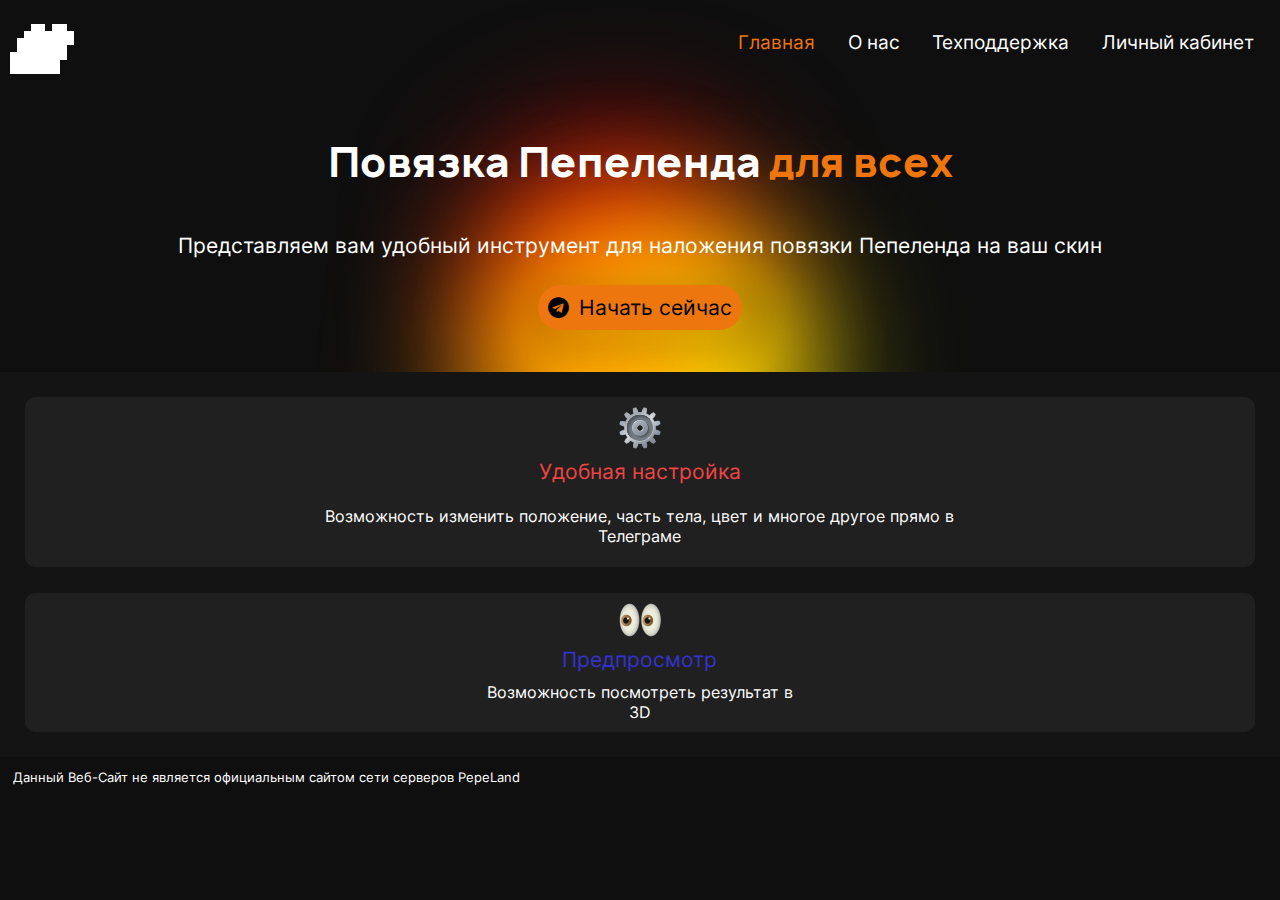
==== index.html @ b3fba8dd "u" ====
<!DOCTYPE html>
<!--
             ░▓▓▓▓▓▓▓▓▒   ░▓▓▓▓▓▓▓▓▒
             ░▓▓▓▓▓▓▓▓▒   ░▓▓▓▓▓▓▓▓▒
         ▒▓▓▓▓▓▓▓▓▓▓▓▓▓▓▓▓▓▓▓▓▓▓▓▓▓▓▓▓▓▓
     ░░░░▒▓▓▓▓▓▓▓▓▓▓▓▓▓▓▓▓▓▓▓▓▓▓▓▓▓▓▓▓▓▓
     ▓▓▓▓▓▓▓▓▓▓▓▓▓▓▓▓▓▓▓▓▓▓▓▓▓▓▓▓▓▓▓▓▓▓▓
     ▓▓▓▓▓▓▓▓▓▓▓▓▓▓▓▓▓▓▓▓▓▓▓▓▓▓▓▓▓▓▓▓▓▓▓
     ▓▓▓▓▓▓▓▓▓▓▓▓▓▓▓▓▓▓▓▓▓▓▓▓▓▓▓▓▓▓▒
░░░░░▓▓▓▓▓▓▓▓▓▓▓▓▓▓▓▓▓▓▓▓▓▓▓▓▓▓▓▓▓▓▒
▒▓▓▓▓▓▓▓▓▓▓▓▓▓▓▓▓▓▓▓▓▓▓▓▓▓▓▓▓▓▓▓▓▓▓▒
▒▓▓▓▓▓▓▓▓▓▓▓▓▓▓▓▓▓▓▓▓▓▓▓▓▓▓▓▓▓▓▒▒▒▒░
▒▓▓▓▓▓▓▓▓▓▓▓▓▓▓▓▓▓▓▓▓▓▓▓▓▓▓▓▓▓▓░
▒▓▓▓▓▓▓▓▓▓▓▓▓▓▓▓▓▓▓▓▓▓▓▓▓▓▓▓▓▓▓░
▒▓▓▓▓▓▓▓▓▓▓▓▓▓▓▓▓▓▓▓▓▓▓▓▓▓▓▓▓▓▓░
-->
<html>
	<head>
 		<meta charset="utf-8">
 		<meta name="viewport" content="width=device-width, initial-scale=1">
 		<title>Pepeland Bandage Bot</title>
 		<link rel="icon" href="http://pplbandagebot.ru/res/icons/favicon.ico" type="image/x-icon">
 		<link rel="stylesheet" href="res/stylesheet.css">
 		<link rel="stylesheet" href="https://cdnjs.cloudflare.com/ajax/libs/font-awesome/4.7.0/css/font-awesome.min.css">
 		<script src="res/script.js"></script>
		

		<html prefix="og: http://ogp.me/ns#">
			<meta property="og:title" content="Повязка Пепеленда для всех">
			<meta property="og:site_name" content="pplbandagebot.ru">
			<meta property="og:url" content="https://pplbandagebot.ru">
			<meta property="og:description" content="Представляем вам удобный инструмент для наложения повязки Пепеленда на ваш скин">
			<meta property="og:image" content="http://pplbandagebot.ru/res/prew.png">
		</html>
	</head>
	<body>
		
		<header>
			<nav class="navig" id="myTopnav">
				<a href="http://pplbandagebot.ru" class="logo"><img src="res/icons/logo.png"></a>
				<a href="javascript:void(0);" style="font-size:15px;" class="icon" onclick="myFunction()">☰</a>
				<a class="menu_butt" href="me">Личный кабинет</a>
				<a class="menu_butt" href="help.html">Техподдержка</a>
				<a class="menu_butt" href="about.html">О нас</a>
				<a class="menu_butt main" href="http://pplbandagebot.ru">Главная</a>
				
				
			</nav>
		</header>
		<main>
		<div id="canvas">
			<div id="circle_red"></div>
			<div id="circle_yellow"></div>
			<div id="circle_orange"></div>
			
			<h1>Повязка Пепеленда <span class="colortext">для всех</span></h1>
			<a id="prew">Представляем вам удобный инструмент для наложения повязки Пепеленда на ваш скин</a>
			<a id="tg_bot" href="https://t.me/pplBandageBot">Начать сейчас</a>
		</div>
		<div id="main_down">
			<div class="main_info">
				<img src="res/icons/gear.png">
				<a class="main_info_text">Удобная настройка</a>
				<a class="main_info_text mini">Возможность изменить положение, часть тела, цвет и 
				многое другое прямо в Телеграме</a>
			</div>

			<div class="main_info">
				<img src="res/icons/eye.png">
				<a class="main_info_text two">Предпросмотр</a>
				<a class="main_info_text mini two">Возможность посмотреть результат в 3D</a>
			</div>
		</div>
		</main>
		<footer>
			<a>Данный Веб-Сайт не является официальным сайтом сети серверов PepeLand</a>
		</footer>
		

		

	</body>	
</html>
---- res/stylesheet.css ----
@font-face {
    font-family: 'Manrope'; /*a name to be used later*/
    src: url('fonts/manrope-bold.ttf'); /*URL to font*/
}

@font-face {
    font-family: inter; /*a name to be used later*/
    src: url('fonts/inter.ttf'); /*URL to font*/
}


.navig{
	padding:10px;
}
main{
	display: flex;
	flex-direction: column;
	justify-content: space-evenly;
	align-items: center;}
.navig .menu_butt{
	animation: ease-in-out;
    font-size: 120%;
    vertical-align: bottom;
    margin-left: 0.5%;
    margin-right: 0.5%;
    color: rgb(255, 255, 255);
    padding: 10px;
    text-decoration: none;
    margin-top:10px;
    position: relative;
    text-align: center;
    transition: transform 500ms;
    font-family: inter;
    float: right;

	
}

.navig .menu_butt.main{
    color: rgb(237,118,14);
    
    

	
}
.navig .menu_butt:hover{
	background: rgb(30, 30, 30);
	border-radius: 25px;

}
#circle_red{
    border-radius: 50%;
    background-color: red;

    position: absolute;
    filter: blur(70px);
    z-index: 6;
}

#circle_yellow{
    border-radius: 50%;
    background-color: yellow;
    position: absolute;
    filter: blur(70px);
    z-index: 6;
}

#circle_orange{
    border-radius: 50%;
    background-color: orange;
    position: absolute;
    filter: blur(70px);
    z-index: 6;
}

body{
	background: rgb(15, 15, 15);
  	justify-content: center;
  	margin: 0;
  	font-family: "inter";
}


#created_by{
	z-index:500;
	color:white;
	font-family: inter;
	margin:1%;
}



#canvas{
	margin-left: auto;
	margin-right: auto;
	padding: 1%;
	padding-bottom: 5%; height: 23vh;
	flex-direction: column;
	display: flex;
	justify-content: space-evenly;
	align-items: center;
}

#canvas h1{
	color: rgb(255, 255, 255);
	font-size: 250%;
	left: 0;
	right: 0;
	text-align: center;
	z-index:500;
	
	font-family: "Manrope";
}
.colortext {
     color: rgb(237,118,14); /* Красный цвет выделения */
}

#prew{
	color: rgb(255, 255, 255);
	margin-left: auto;
	margin-right: auto;
	margin-top: 1%;
	font-size: 130%;
	left: 0;
	right: 0;
	text-align: center;
	z-index:500;
	position: relative;
	font-family: inter;
}

#main_down{
	width: 98%;
	background-color: rgb(20, 20, 20);
	padding-bottom:  1%;
	padding: 1%;
	left: 0;
	right: 0;
	position: relative;
	z-index: 500;
	display: flex;
	justify-content: space-around;
	flex-direction: column;
	align-items: center;
}

#tg_bot:before {
content: "\f2c6"; /* добавляем иконку дом */
font-family: FontAwesome;
color: #000000;
margin-right: 10px; 
}

#tg_bot{
	margin-top: 3%;
	padding: 10px;
	background: rgb(237,118,14);
	color: rgb(0, 0, 0);
	font-size: 130%;
	border-radius: 25px;
	text-align: center;
	text-decoration: none;
	z-index:500;
	position: relative;
	font-family: "inter";
	box-shadow: 10px 11px 22px 19px rgba(0,0,0,0.1);

}


.main_info{
	background:rgba(32, 32, 32);
	margin-top: 1%;
	width:98%;
	border-radius: 10px;
	margin-bottom: 1%;
	display: grid;
	justify-content: center;
}

.main_info.two{
	background:rgba(30, 30, 50, 150);
}

.main_info_text.two{
	color:rgb(51, 51, 204);
}
.main_info img{
	margin-top: 1%;
	text-align:center;
	margin-left: auto;
	margin-right: auto;
}
.main_info_text{
	padding: 3%;
	padding-top: 1%;
	text-align:center;
	font-family: "inter";
	color: rgb(239, 68, 68);
	font-size: 130%;
	margin-left: auto;
	margin-right: auto;
}

.main_info_text.mini{
	padding-top: 0%;
	text-align:center;
	font-family: "inter";
	color: rgb(255, 255, 255);
	font-size: 100%;
	margin-left: auto;
	margin-right: auto;
}
.navig .icon {
  display: none;
  margin-top: 2%;
}







#main_down_a{
	background-color: rgb(20, 20, 20);
	margin-left: auto;
	margin-right: auto;
	padding-bottom: 1%;
	left: 0;
	right: 0;
	position: relative;
	z-index:500;
	display: flex;
	justify-content: space-around;
	flex-direction: column;
    align-items: center;

	
}
#main_down_a h1{
	margin-top:0%;
	color: white;
	margin-bottom: 1%;
	text-align: center;
	font-family: "Manrope";
}
#help_butt_bot{
	animation: ease-in-out;
	transition: transform 500ms;
	margin-top: 1.5%;
	padding: 10px;
	background: rgb(237,118,14);
	color: rgb(0, 0, 0);
	font-size: 130%;
	border-radius: 25px;
	text-align: center;
	text-decoration: none;
	z-index:500;
	position: relative;
	font-family: "inter";

}

#help_butt_bot_ds{
	animation: ease-in-out;
	transition: transform 500ms;
	margin-top: 2%;
	padding: 10px;
	background: rgb(237,118,14);
	color: rgb(0, 0, 0);
	font-size: 130%;
	border-radius: 25px;
	text-align: center;
	text-decoration: none;
	z-index:500;
	position: relative;
	font-family: "inter";

}
#help_butt_bot_info{
	color:white;
	font-family: "inter";
	text-align: center;
}
#help_butt_bot:before {
	content: "\f2c6"; /* добавляем иконку дом */
	font-family: FontAwesome;
	color: #000000;
	margin-right: 10px; 
}


#page_404{
	background-color: rgb(20, 20, 20);
	margin-left: auto;
	margin-right: auto;
	padding-bottom: 1%;
	left: 0;
	right: 0;
	position: relative;
	z-index:500;
	display: flex;
	justify-content: space-around;
	flex-direction: column;
    align-items: center;

	
}



#page_404 h1{
	margin-top:0%;
	color: white;
	margin-bottom: 1%;
	text-align: center;
	font-family: "Manrope";
}
#page_404 a{
	color: white;
	margin-bottom: 1%;
	text-align: center;
	font-family: inter;
	font-size: 110%;
}


#changelog{
	background-color: rgb(20, 20, 20);
	margin-left: auto;
	margin-right: auto;
	padding-bottom: 1%;
	left: 0;
	right: 0;
	position: relative;
	z-index:500;
	display: flex;
	justify-content: space-around;
	flex-direction: column;
    align-items: center;

	
}



#changelog h1{
	margin-top:0%;
	color: white;
	margin-bottom: 1%;
	text-align: center;
	font-family: "Manrope";
}
#changelog a{
	color: white;
	margin-bottom: 1%;
	font-family: inter;
	font-size: 90%;
	margin-left: 2%;
}


#about_text{
	color:white;
	margin-left: 5%;
	margin-right: 5%;
	font-size: 100%;
	text-align: left;
}
#about_img{
	width:40%;
}

footer{
	display: grid;
	background: rgb(15, 15, 15);
	padding-bottom: 5%;
}

footer a{
	color:white;
	margin:1%;
	margin-bottom: 1%;
	font-size: 80%;
}
@media(max-width: 425px){
	#about_img{
		width:60%;
	}

	#page_404 h1{
		margin-top:0%;
		color: white;
		margin-bottom: 1%;
		text-align: center;
		font-family: "Manrope";
		font-size: 120%;
	}
	#page_404 a{
		color: white;
		margin-bottom: 1%;
		text-align: center;
		font-family: inter;
		font-size: 90%;
	}
	.navig img{
		width:12%;
	}
	footer a{
		font-size: 70%;
	}
	#canvas h1{
		color: rgb(255, 255, 255);
		
		font-size: 140%;
		left: 0;
		right: 0;
		text-align: center;
		z-index:500;
		
		font-family: "Manrope";
	}

	#prew{
		color: rgb(255, 255, 255);
		margin-left: auto;
		margin-right: auto;
		margin-top: 1%;
		font-size: 80%;
		left: 0;
		right: 0;
		text-align: center;
		z-index:500;
		position: relative;
		font-family: inter;
	}
	.navig .menu_butt{

		animation: ease-in-out;
		font-size: 100%;
		vertical-align: bottom;
		margin-left: 0.5%;
		margin-right:0.5%;
		color: rgb(255, 255, 255);
		padding: 1%;
		text-decoration: none;
		margin-bottom: 2%;
		display: inline-block;
	   	text-align:center; 
	   	transition: transform 500ms;

	   	font-family: inter;
	}
	
	#tg_bot{
	margin-top: 3%;
	padding: 8px;
	font-size: 100%;

}


	.navig a:not(:first-child) {
	    display: none;
	  }
	.navig a.icon {
	    float: right;
	    display: block;
	    background-color: rgb(30, 30, 30);
	    border-radius: 25px;
	    padding: 2%;
	    color: white;
	    text-decoration: none;


	  }

	 .navig.responsive {position: relative;}

	  .navig.responsive a.menu_butt {
	    float: none;
	    display: block;
	    text-align: right;

	  }

	 #help_butt_bot{
	 	font-size: 100%;
	 }
	 #help_butt_bot_info{
	 	font-size: 80%;
	 }

	#main_down_a h1{
		font-size: 150%;
		color: white;
		margin-bottom: 1%;
	}

	#help_butt_bot_ds{
		font-size: 100%;
	}

	#circle_red{
		filter: blur(50px);
	}
	
	#circle_yellow{
		filter: blur(50px);
	}
	
	#circle_orange{
		filter: blur(50px);
	}

}
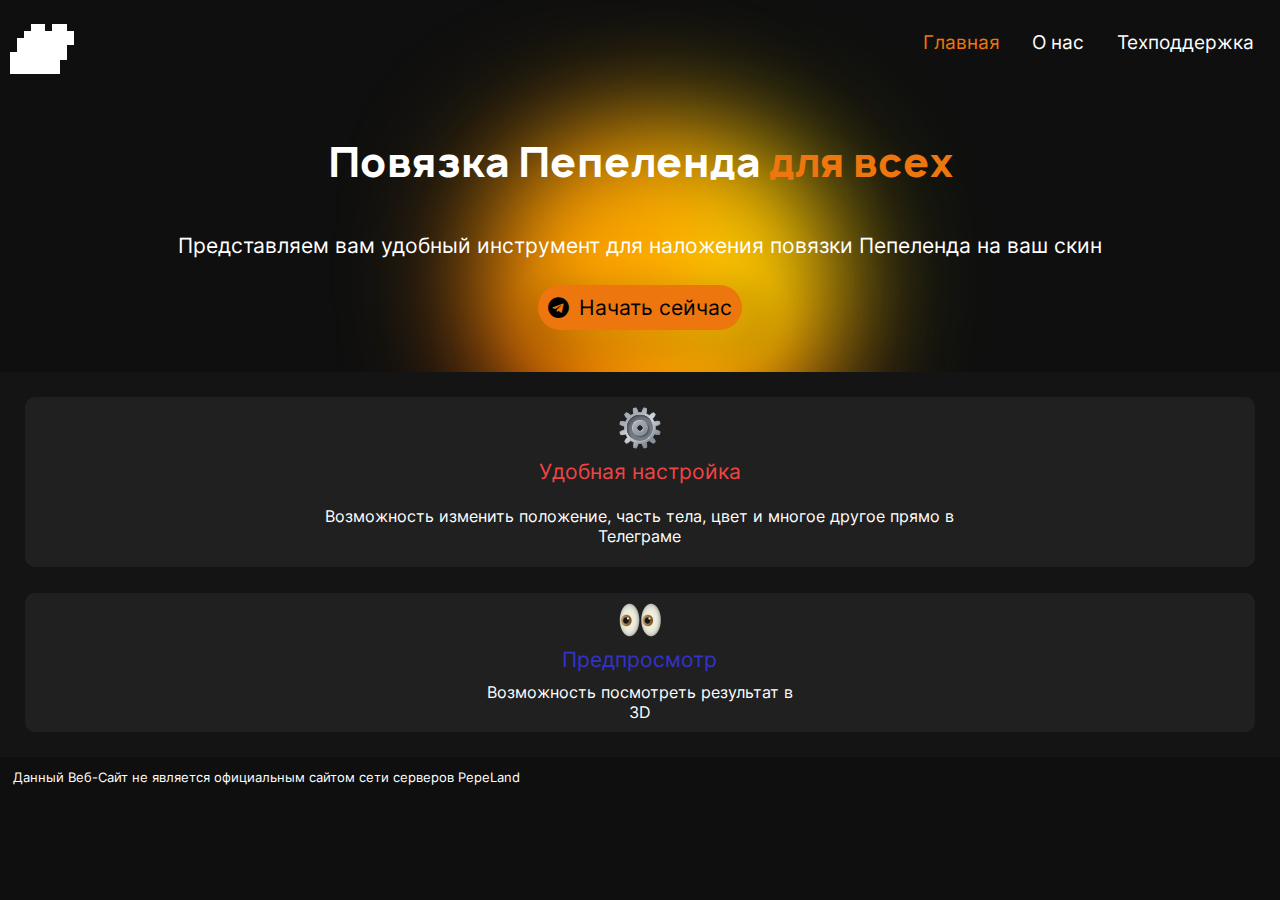
==== commit 93e390c4: "u" ====
--- a/index.html
+++ b/index.html
@@ -39,7 +39,6 @@
 			<nav class="navig" id="myTopnav">
 				<a href="http://pplbandagebot.ru" class="logo"><img src="res/icons/logo.png"></a>
 				<a href="javascript:void(0);" style="font-size:15px;" class="icon" onclick="myFunction()">☰</a>
-				<a class="menu_butt" href="me">Личный кабинет</a>
 				<a class="menu_butt" href="help.html">Техподдержка</a>
 				<a class="menu_butt" href="about.html">О нас</a>
 				<a class="menu_butt main" href="http://pplbandagebot.ru">Главная</a>
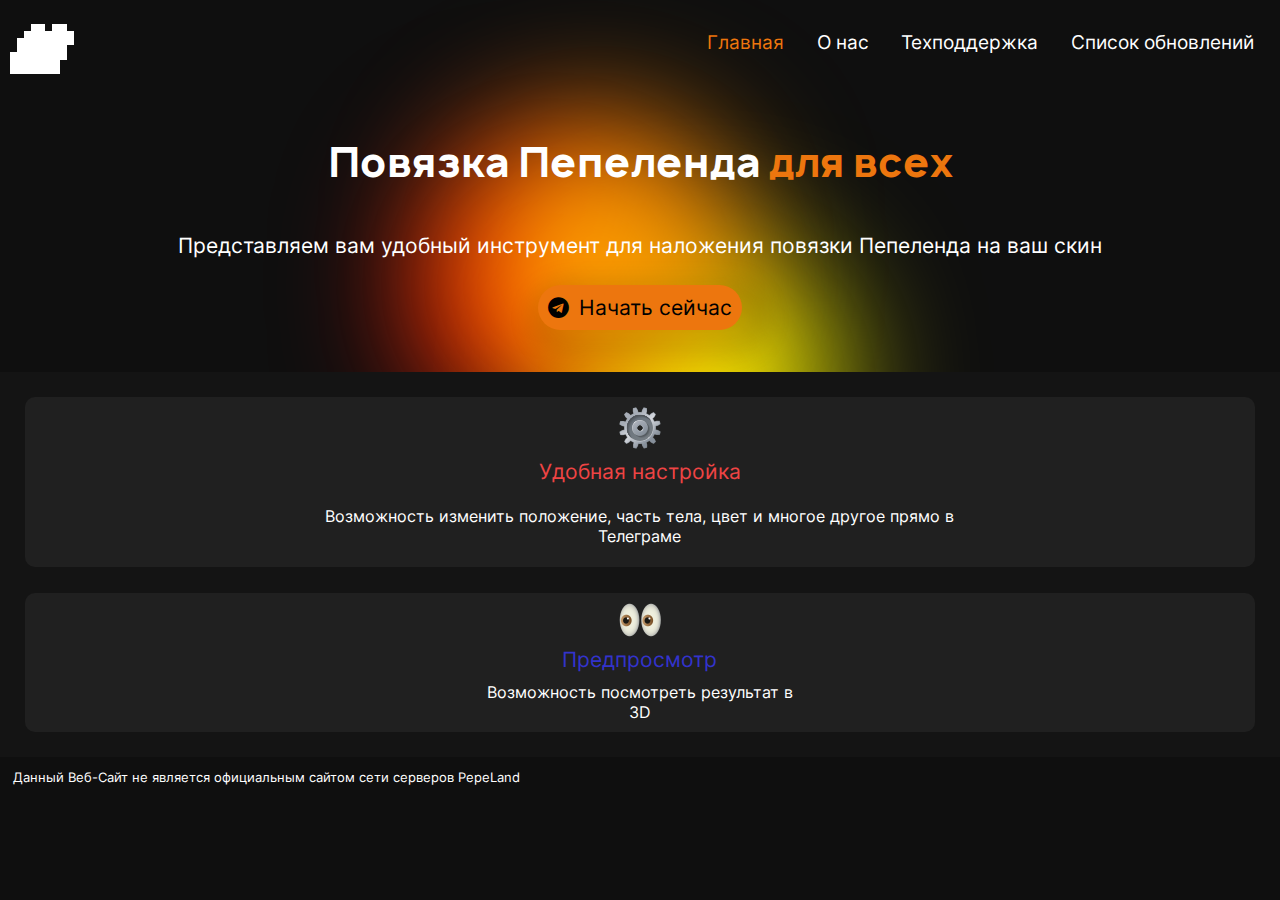
==== commit c02c0d21: "u" ====
--- a/index.html
+++ b/index.html
@@ -39,8 +39,9 @@
 			<nav class="navig" id="myTopnav">
 				<a href="http://pplbandagebot.ru" class="logo"><img src="res/icons/logo.png"></a>
 				<a href="javascript:void(0);" style="font-size:15px;" class="icon" onclick="myFunction()">☰</a>
-				<a class="menu_butt" href="help.html">Техподдержка</a>
-				<a class="menu_butt" href="about.html">О нас</a>
+				<a class="menu_butt" href="/changelog">Список обновлений</a>
+				<a class="menu_butt" href="/support">Техподдержка</a>
+				<a class="menu_butt" href="/about">О нас</a>
 				<a class="menu_butt main" href="http://pplbandagebot.ru">Главная</a>
 				
 				
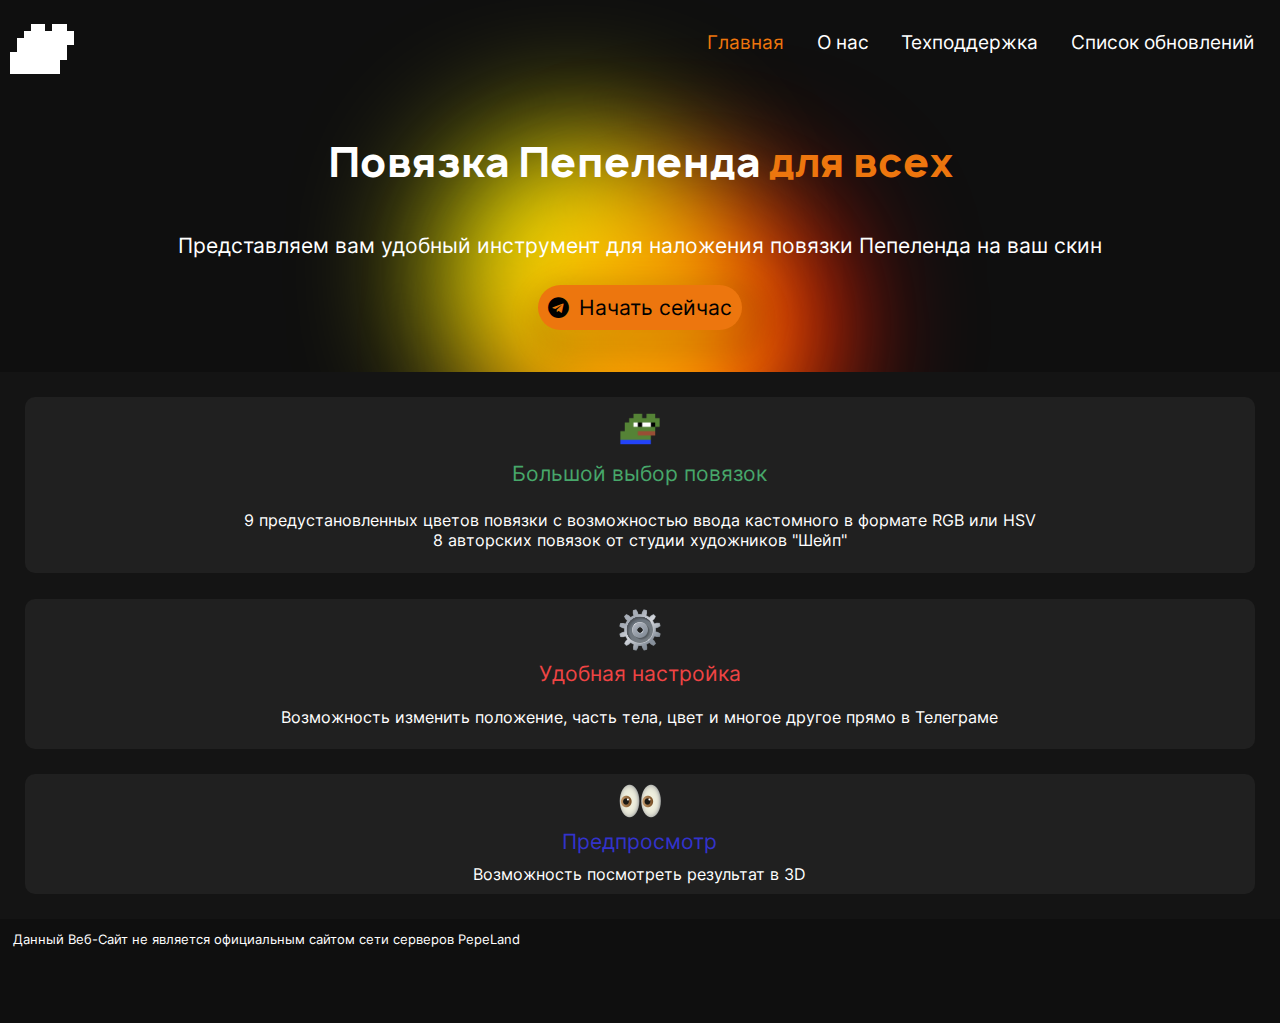
==== commit a1d987d6: "u" ====
--- a/index.html
+++ b/index.html
@@ -59,16 +59,23 @@
 		</div>
 		<div id="main_down">
 			<div class="main_info">
+				<img src="res/icons/pepe.png" width="48px">
+				<a class="main_info_text three">Большой выбор повязок</a>
+				<a class="main_info_text_mini three">9 предустановленных цветов повязки с возможностью ввода кастомного в формате RGB или HSV<br>
+														8 авторских повязок от студии художников "Шейп"</a>
+			</div>
+
+			<div class="main_info">
 				<img src="res/icons/gear.png">
 				<a class="main_info_text">Удобная настройка</a>
-				<a class="main_info_text mini">Возможность изменить положение, часть тела, цвет и 
+				<a class="main_info_text_mini">Возможность изменить положение, часть тела, цвет и 
 				многое другое прямо в Телеграме</a>
 			</div>
 
 			<div class="main_info">
 				<img src="res/icons/eye.png">
 				<a class="main_info_text two">Предпросмотр</a>
-				<a class="main_info_text mini two">Возможность посмотреть результат в 3D</a>
+				<a class="main_info_text_mini two">Возможность посмотреть результат в 3D</a>
 			</div>
 		</div>
 		</main>
--- a/res/stylesheet.css
+++ b/res/stylesheet.css
@@ -8,7 +8,21 @@
     src: url('fonts/inter.ttf'); /*URL to font*/
 }
 
-
+::-webkit-scrollbar {
+	width: 10px;
+	background-color: rgb(30, 30, 30);
+  }
+  
+::-webkit-scrollbar-thumb {
+	border-radius: 10px;
+	background-color: rgb(60, 60, 60);
+}
+  
+::-webkit-scrollbar-track {
+	-webkit-box-shadow: inset 0 0 6px rgba(0,0,0,0.2);
+	border-radius: 10px;
+	background-color: rgb(35, 35, 35);
+}
 .navig{
 	padding:10px;
 }
@@ -182,6 +196,10 @@
 	background:rgba(30, 30, 50, 150);
 }
 
+.main_info_text.three{
+	color:rgba(71, 167, 106);
+}
+
 .main_info_text.two{
 	color:rgb(51, 51, 204);
 }
@@ -200,9 +218,10 @@
 	font-size: 130%;
 	margin-left: auto;
 	margin-right: auto;
-}
-
-.main_info_text.mini{
+	white-space: nowrap;
+}
+
+.main_info_text_mini{
 	padding-top: 0%;
 	text-align:center;
 	font-family: "inter";
@@ -210,6 +229,7 @@
 	font-size: 100%;
 	margin-left: auto;
 	margin-right: auto;
+	margin-bottom: 3%;
 }
 .navig .icon {
   display: none;
@@ -514,4 +534,12 @@
 		filter: blur(50px);
 	}
 
+	.main_info_text_mini{
+
+		font-size: 85%;
+		margin-left: 3%;
+		margin-right: 3%;
+		
+	}
+
 }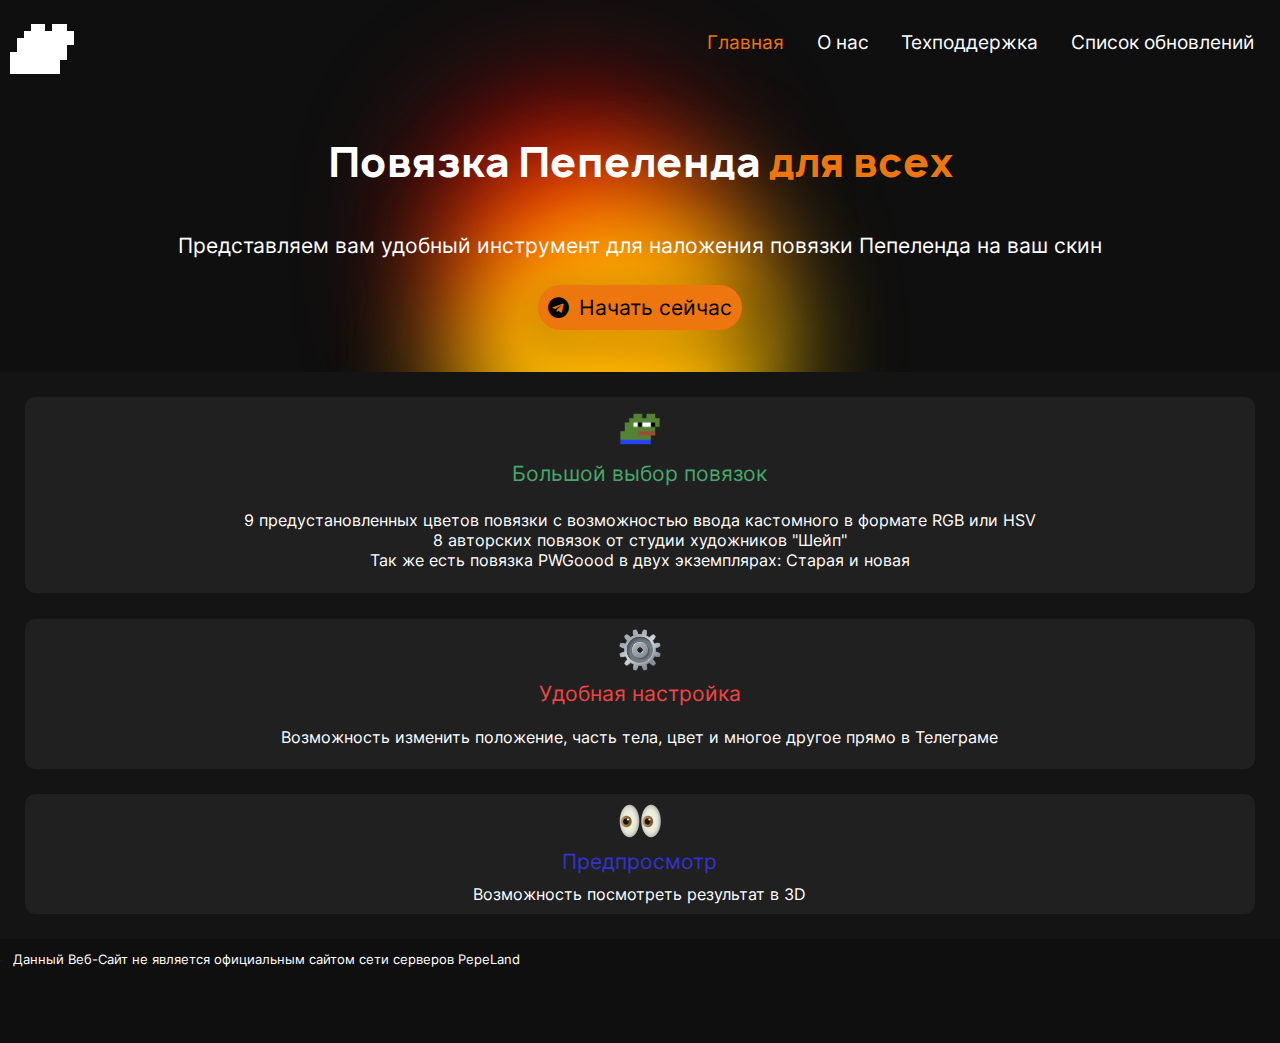
==== commit 64db7f02: "u" ====
--- a/index.html
+++ b/index.html
@@ -62,7 +62,8 @@
 				<img src="res/icons/pepe.png" width="48px">
 				<a class="main_info_text three">Большой выбор повязок</a>
 				<a class="main_info_text_mini three">9 предустановленных цветов повязки с возможностью ввода кастомного в формате RGB или HSV<br>
-														8 авторских повязок от студии художников "Шейп"</a>
+														8 авторских повязок от студии художников "Шейп"<br>
+														Так же есть повязка PWGoood в двух экземплярах: Старая и новая</a>
 			</div>
 
 			<div class="main_info">
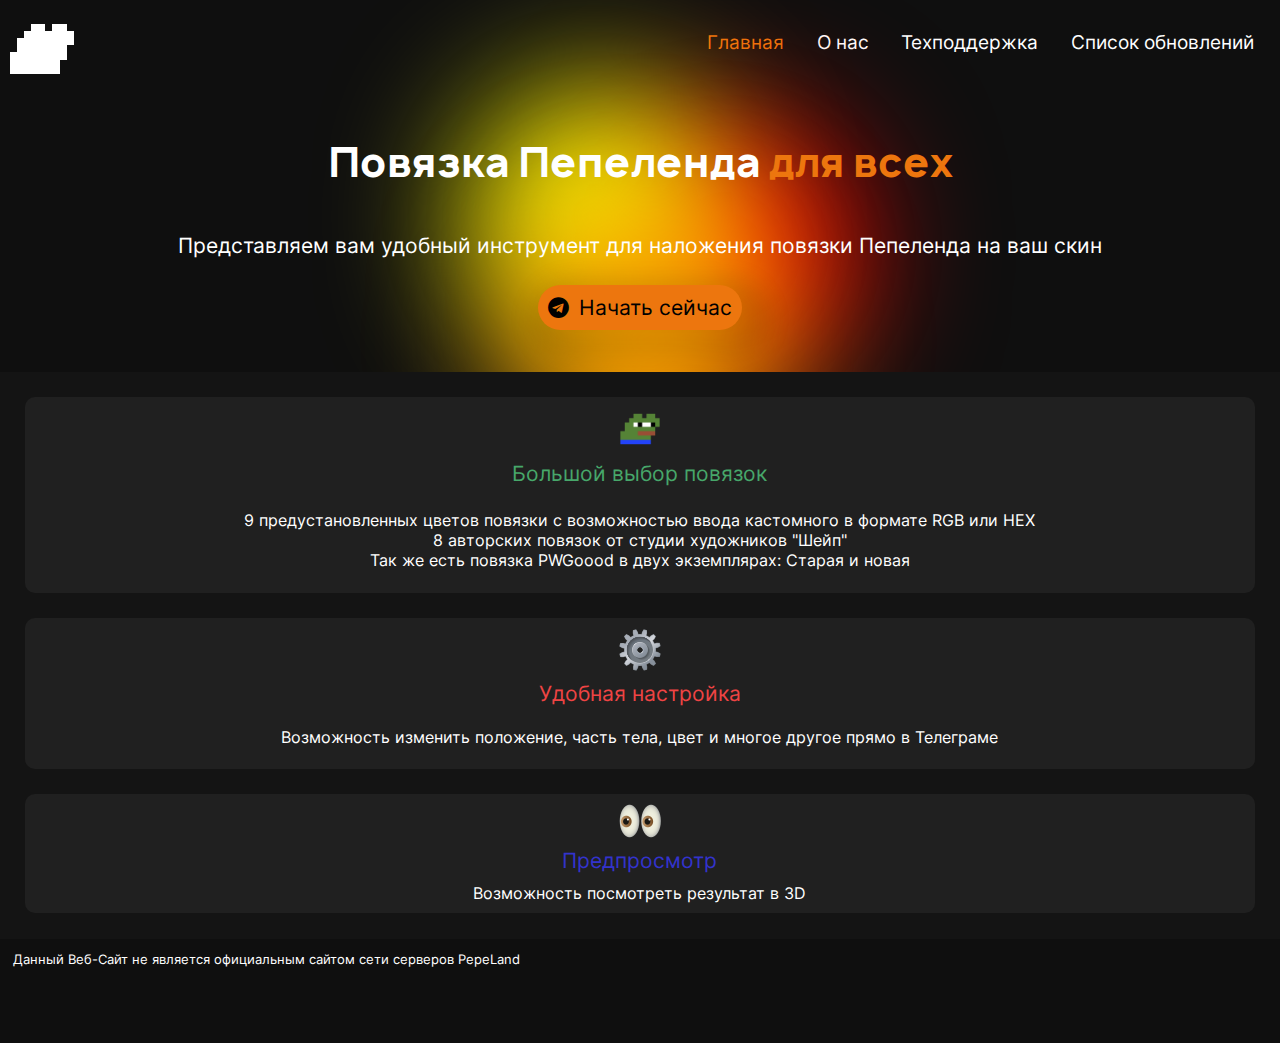
==== commit 35bde4a4: "Update index.html" ====
--- a/index.html
+++ b/index.html
@@ -61,7 +61,7 @@
 			<div class="main_info">
 				<img src="res/icons/pepe.png" width="48px">
 				<a class="main_info_text three">Большой выбор повязок</a>
-				<a class="main_info_text_mini three">9 предустановленных цветов повязки с возможностью ввода кастомного в формате RGB или HSV<br>
+				<a class="main_info_text_mini three">9 предустановленных цветов повязки с возможностью ввода кастомного в формате RGB или HEX<br>
 														8 авторских повязок от студии художников "Шейп"<br>
 														Так же есть повязка PWGoood в двух экземплярах: Старая и новая</a>
 			</div>
@@ -88,4 +88,4 @@
 		
 
 	</body>	
-</html>+</html>
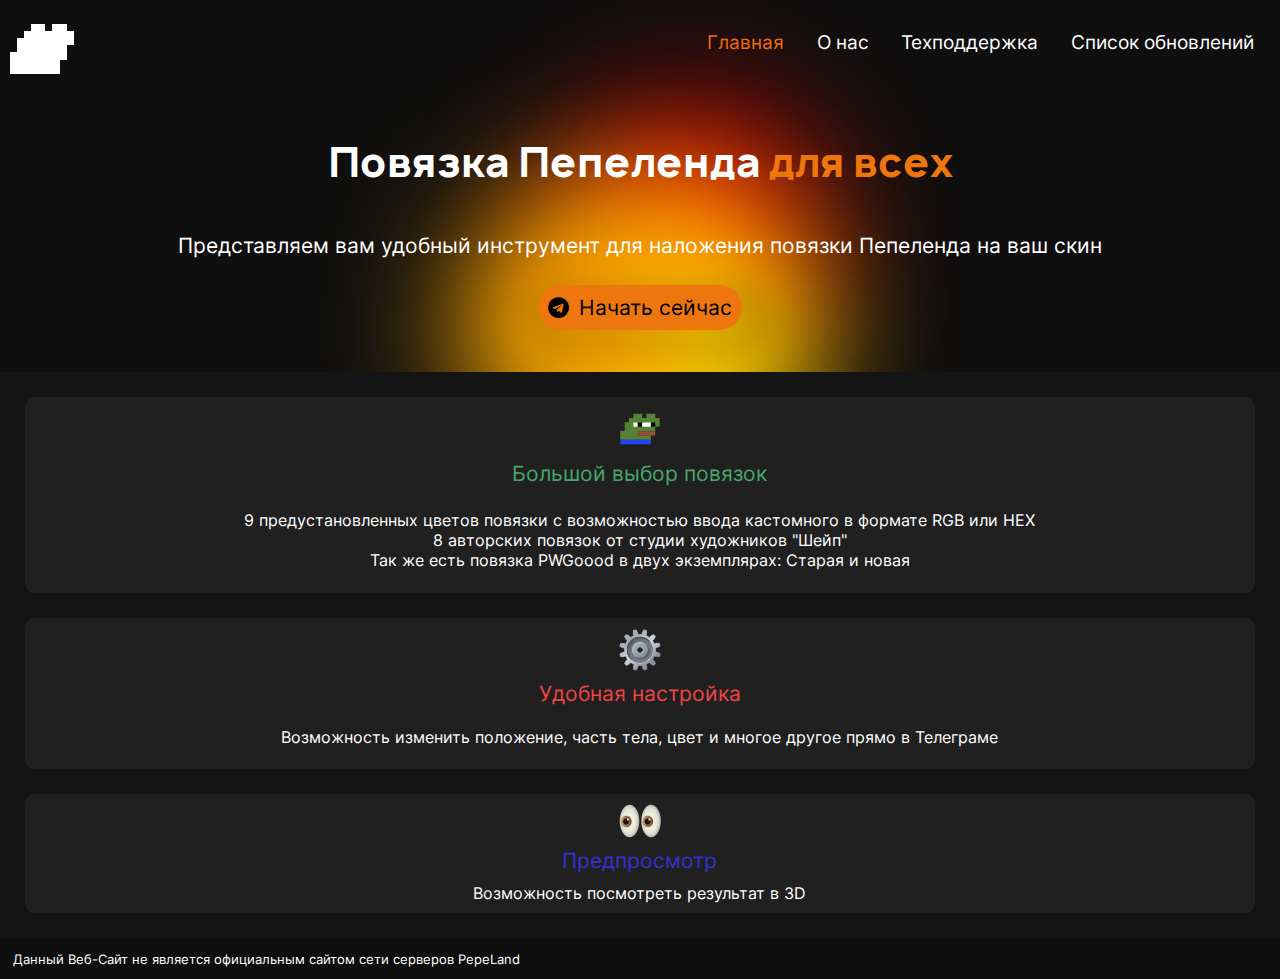
==== commit 6c0f5fbb: "u" ====
--- a/index.html
+++ b/index.html
@@ -59,7 +59,7 @@
 		</div>
 		<div id="main_down">
 			<div class="main_info">
-				<img src="res/icons/pepe.png" width="48px">
+				<img src="res/icons/pepe.svg" width="48px">
 				<a class="main_info_text three">Большой выбор повязок</a>
 				<a class="main_info_text_mini three">9 предустановленных цветов повязки с возможностью ввода кастомного в формате RGB или HEX<br>
 														8 авторских повязок от студии художников "Шейп"<br>
--- a/res/stylesheet.css
+++ b/res/stylesheet.css
@@ -239,9 +239,6 @@
 
 
 
-
-
-
 #main_down_a{
 	background-color: rgb(20, 20, 20);
 	margin-left: auto;
@@ -395,7 +392,6 @@
 footer{
 	display: grid;
 	background: rgb(15, 15, 15);
-	padding-bottom: 5%;
 }
 
 footer a{
@@ -523,15 +519,15 @@
 	}
 
 	#circle_red{
-		filter: blur(50px);
+		filter: blur(70px);
 	}
 	
 	#circle_yellow{
-		filter: blur(50px);
+		filter: blur(70px);
 	}
 	
 	#circle_orange{
-		filter: blur(50px);
+		filter: blur(70px);
 	}
 
 	.main_info_text_mini{
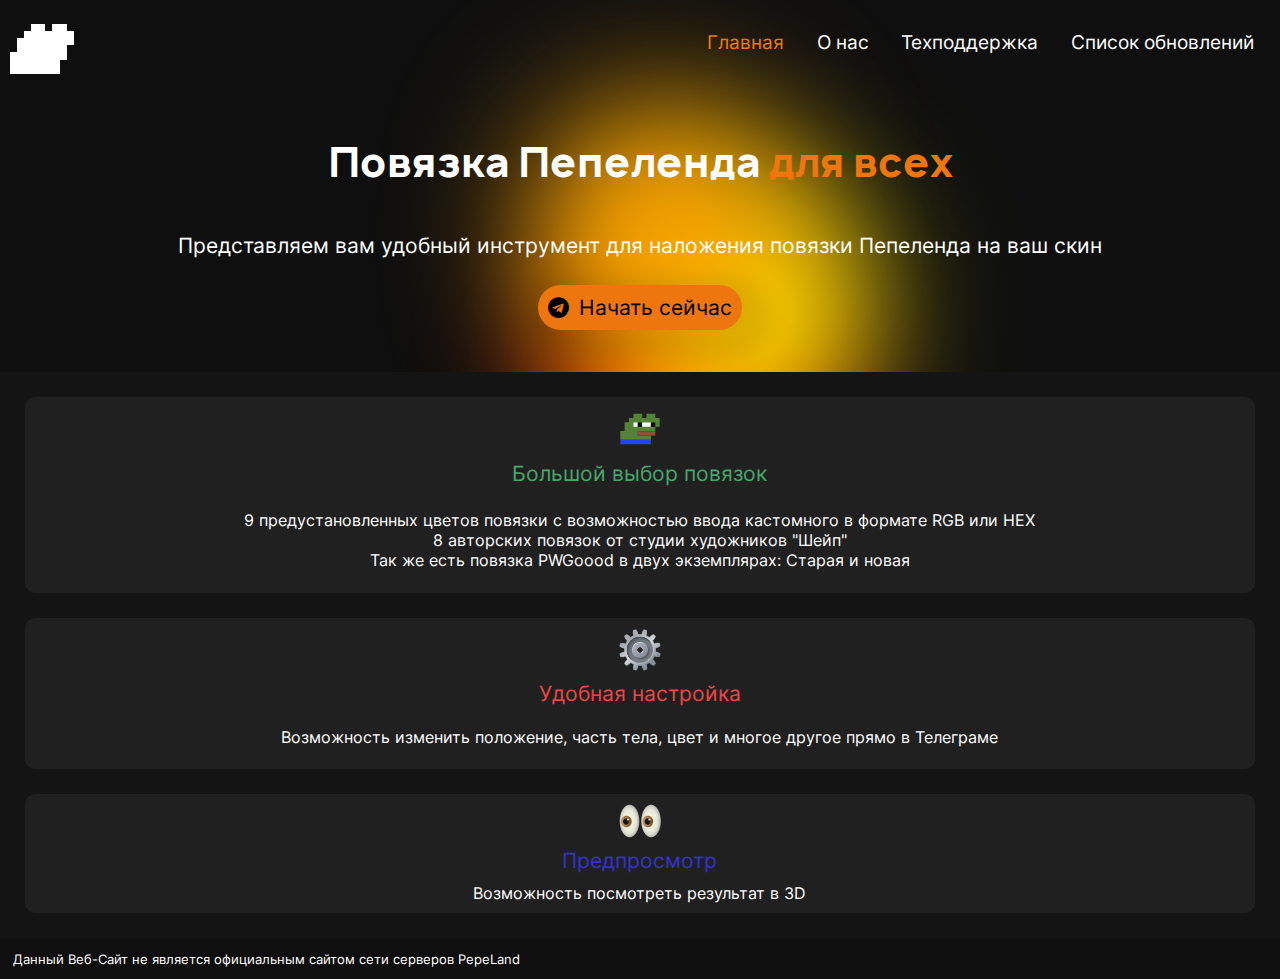
==== commit 675515df: "u" ====
--- a/index.html
+++ b/index.html
@@ -19,7 +19,7 @@
  		<meta charset="utf-8">
  		<meta name="viewport" content="width=device-width, initial-scale=1">
  		<title>Pepeland Bandage Bot</title>
- 		<link rel="icon" href="http://pplbandagebot.ru/res/icons/favicon.ico" type="image/x-icon">
+ 		<link rel="icon" href="https://pplbandagebot.ru/res/icons/favicon.ico" type="image/x-icon">
  		<link rel="stylesheet" href="res/stylesheet.css">
  		<link rel="stylesheet" href="https://cdnjs.cloudflare.com/ajax/libs/font-awesome/4.7.0/css/font-awesome.min.css">
  		<script src="res/script.js"></script>
@@ -30,19 +30,19 @@
 			<meta property="og:site_name" content="pplbandagebot.ru">
 			<meta property="og:url" content="https://pplbandagebot.ru">
 			<meta property="og:description" content="Представляем вам удобный инструмент для наложения повязки Пепеленда на ваш скин">
-			<meta property="og:image" content="http://pplbandagebot.ru/res/prew.png">
+			<meta property="og:image" content="https://pplbandagebot.ru/res/prew.png">
 		</html>
 	</head>
 	<body>
 		
 		<header>
 			<nav class="navig" id="myTopnav">
-				<a href="http://pplbandagebot.ru" class="logo"><img src="res/icons/logo.png"></a>
+				<a href="https://pplbandagebot.ru" class="logo"><img src="res/icons/logo.png"></a>
 				<a href="javascript:void(0);" style="font-size:15px;" class="icon" onclick="myFunction()">☰</a>
 				<a class="menu_butt" href="/changelog">Список обновлений</a>
 				<a class="menu_butt" href="/support">Техподдержка</a>
 				<a class="menu_butt" href="/about">О нас</a>
-				<a class="menu_butt main" href="http://pplbandagebot.ru">Главная</a>
+				<a class="menu_butt main" href="https://pplbandagebot.ru">Главная</a>
 				
 				
 			</nav>
